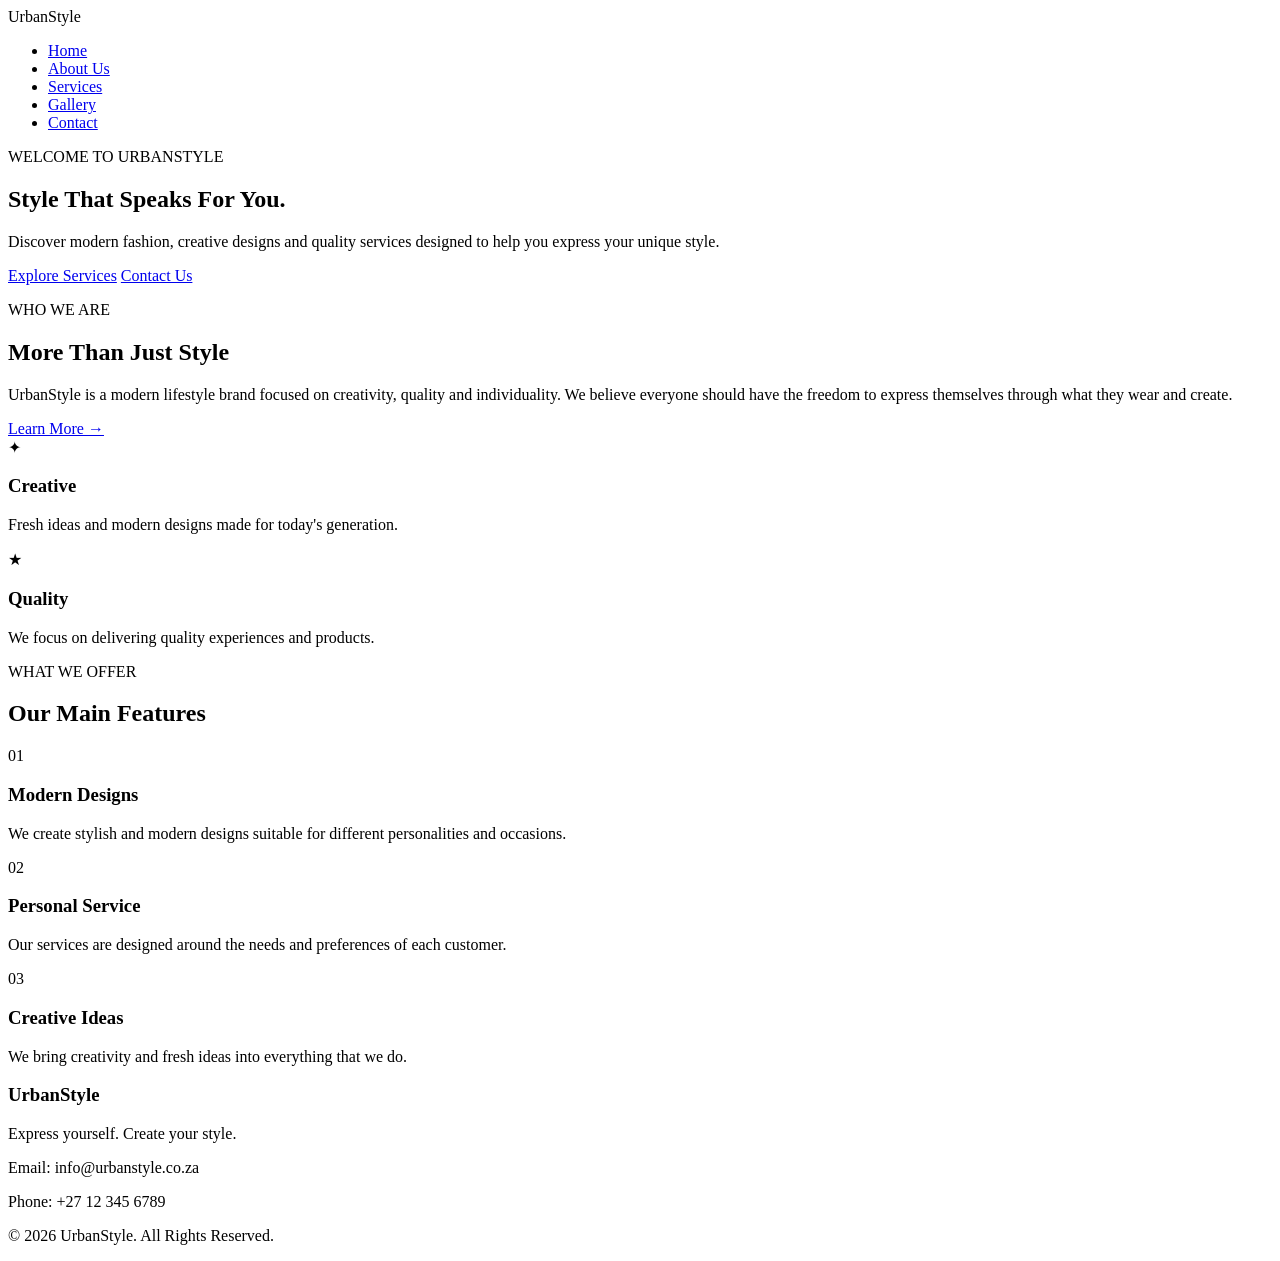
==== index.html @ 99cb696c "initial commit" ====
<!DOCTYPE html>
<html lang="en">
<head>
    <meta charset="UTF-8">
    <meta name="viewport" content="width=device-width, initial-scale=1.0">
    <title>Urban Style | Home</title>
    <link rel="stylesheet" href="style.css">
</head>

<body>

<header>
    <nav class="navbar">
        <div class="logo">Urban<span>Style</span></div>

        <ul class="nav-links">
            <li><a href="index.html" class="active">Home</a></li>
            <li><a href="about.html">About Us</a></li>
            <li><a href="services.html">Services</a></li>
            <li><a href="gallery.html">Gallery</a></li>
            <li><a href="contact.html">Contact</a></li>
        </ul>
    </nav>
</header>

<section class="hero">
    <div class="hero-content">
        <p class="small-title">WELCOME TO URBANSTYLE</p>
        <h1>Style That Speaks <span>For You.</span></h1>

        <p>
            Discover modern fashion, creative designs and quality services
            designed to help you express your unique style.
        </p>

        <div class="hero-buttons">
            <a href="services.html" class="btn">Explore Services</a>
            <a href="contact.html" class="btn btn-outline">Contact Us</a>
        </div>
    </div>
</section>

<section class="welcome">
    <div>
        <p class="section-label">WHO WE ARE</p>
        <h2>More Than Just <span>Style</span></h2>

        <p>
            UrbanStyle is a modern lifestyle brand focused on creativity,
            quality and individuality. We believe everyone should have the
            freedom to express themselves through what they wear and create.
        </p>

        <a href="about.html" class="text-link">Learn More →</a>
    </div>

    <div class="welcome-card">
        <div class="card-icon">✦</div>
        <h3>Creative</h3>
        <p>Fresh ideas and modern designs made for today's generation.</p>
    </div>

    <div class="welcome-card">
        <div class="card-icon">★</div>
        <h3>Quality</h3>
        <p>We focus on delivering quality experiences and products.</p>
    </div>
</section>

<section class="features">
    <p class="section-label">WHAT WE OFFER</p>
    <h2>Our Main <span>Features</span></h2>

    <div class="feature-grid">

        <div class="feature-card">
            <div class="feature-number">01</div>
            <h3>Modern Designs</h3>
            <p>
                We create stylish and modern designs suitable for different
                personalities and occasions.
            </p>
        </div>

        <div class="feature-card">
            <div class="feature-number">02</div>
            <h3>Personal Service</h3>
            <p>
                Our services are designed around the needs and preferences
                of each customer.
            </p>
        </div>

        <div class="feature-card">
            <div class="feature-number">03</div>
            <h3>Creative Ideas</h3>
            <p>
                We bring creativity and fresh ideas into everything that we do.
            </p>
        </div>

    </div>
</section>

<footer>
    <div class="footer-content">
        <div>
            <h3>Urban<span>Style</span></h3>
            <p>Express yourself. Create your style.</p>
        </div>

        <div>
            <p>Email: info@urbanstyle.co.za</p>
            <p>Phone: +27 12 345 6789</p>
        </div>
    </div>

    <div class="copyright">
        <p>&copy; 2026 UrbanStyle. All Rights Reserved.</p>
    </div>
</footer>

</body>
</html>
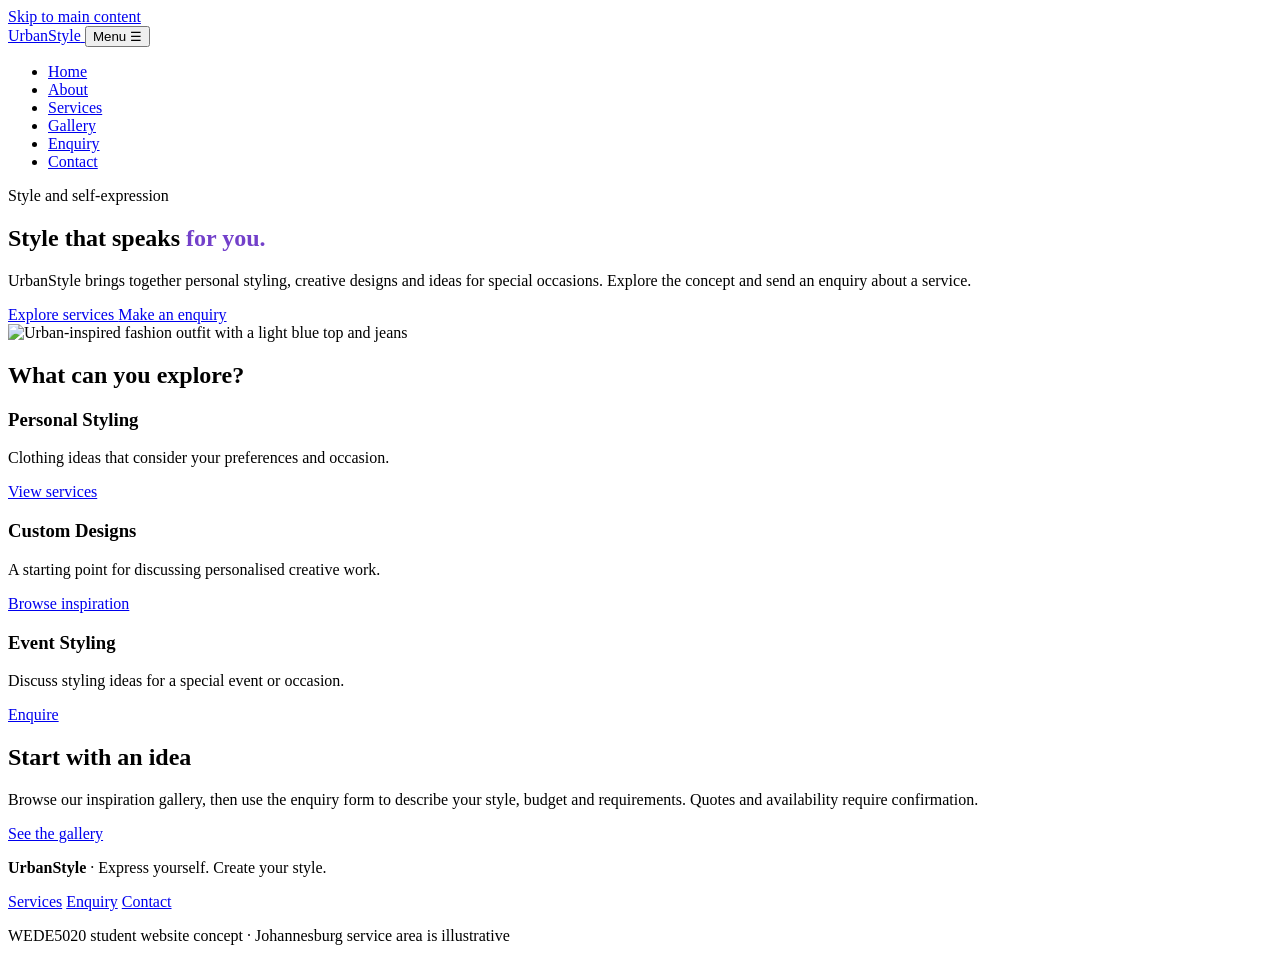
==== commit 3b0bd090: "Improve UrbanStyle layout and add Part 3 functionality" ====
--- a/index.html
+++ b/index.html
@@ -1,124 +1,148 @@
 <!DOCTYPE html>
-<html lang="en">
+<html lang="en-ZA">
 <head>
     <meta charset="UTF-8">
-    <meta name="viewport" content="width=device-width, initial-scale=1.0">
-    <title>Urban Style | Home</title>
-    <link rel="stylesheet" href="style.css">
+    <meta name="viewport" content="width=device-width, initial-scale=1">
+
+    <title>UrbanStyle | Fashion Styling and Creative Design</title>
+    <meta name="description"
+          content="Explore UrbanStyle fashion styling, custom design concepts and creative consultations in a student website project.">
+    <meta name="keywords"
+          content="urban style, personal styling, fashion design, creative services">
+    <meta name="robots" content="index,follow">
+
+    <link rel="stylesheet" href="CSS/style.css">
 </head>
 
 <body>
+    <a href="#main" class="skip">Skip to main content</a>
 
-<header>
-    <nav class="navbar">
-        <div class="logo">Urban<span>Style</span></div>
+    <header class="site-header">
+        <div class="nav-wrap">
+            <a class="logo" href="index.html">
+                Urban<span>Style</span>
+            </a>
 
-        <ul class="nav-links">
-            <li><a href="index.html" class="active">Home</a></li>
-            <li><a href="about.html">About Us</a></li>
-            <li><a href="services.html">Services</a></li>
-            <li><a href="gallery.html">Gallery</a></li>
-            <li><a href="contact.html">Contact</a></li>
-        </ul>
-    </nav>
-</header>
+            <button type="button" id="menu-button"
+                    class="menu-button" aria-controls="main-nav"
+                    aria-expanded="false">
+                Menu ☰
+            </button>
 
-<section class="hero">
-    <div class="hero-content">
-        <p class="small-title">WELCOME TO URBANSTYLE</p>
-        <h1>Style That Speaks <span>For You.</span></h1>
+            <nav class="nav" id="main-nav"
+                 aria-label="Main navigation">
+                <ul>
+                    <li><a href="index.html" aria-current="page">Home</a></li>
+                    <li><a href="about.html">About</a></li>
+                    <li><a href="services.html">Services</a></li>
+                    <li><a href="gallery.html">Gallery</a></li>
+                    <li><a href="enquiry.html">Enquiry</a></li>
+                    <li><a href="contact.html">Contact</a></li>
+                </ul>
+            </nav>
+        </div>
+    </header>
 
+    <main id="main">
+        <section class="hero reveal">
+            <div>
+                <p class="eyebrow">Style and self-expression</p>
+
+                <h1>
+                    Style that speaks
+                    <span style="color:#7340ca">for you.</span>
+                </h1>
+
+                <p class="lead">
+                    UrbanStyle brings together personal styling,
+                    creative designs and ideas for special occasions.
+                    Explore the concept and send an enquiry about
+                    a service.
+                </p>
+
+                <div class="actions">
+                    <a class="btn" href="services.html">
+                        Explore services
+                    </a>
+
+                    <a class="btn outline" href="enquiry.html">
+                        Make an enquiry
+                    </a>
+                </div>
+            </div>
+
+            <img src="Images/urban-fashion-outfit-01.jpg"
+                 alt="Urban-inspired fashion outfit with a light blue top and jeans"
+                 width="400" height="370">
+        </section>
+
+        <section class="section">
+            <div class="section-head">
+                <h2>What can you explore?</h2>
+            </div>
+
+            <div class="grid">
+                <article class="card reveal">
+                    <h3>Personal Styling</h3>
+                    <p>
+                        Clothing ideas that consider your preferences
+                        and occasion.
+                    </p>
+                    <a href="services.html">View services</a>
+                </article>
+
+                <article class="card reveal">
+                    <h3>Custom Designs</h3>
+                    <p>
+                        A starting point for discussing personalised
+                        creative work.
+                    </p>
+                    <a href="gallery.html">Browse inspiration</a>
+                </article>
+
+                <article class="card reveal">
+                    <h3>Event Styling</h3>
+                    <p>
+                        Discuss styling ideas for a special event
+                        or occasion.
+                    </p>
+                    <a href="enquiry.html">Enquire</a>
+                </article>
+            </div>
+        </section>
+
+        <section class="section panel reveal">
+            <h2>Start with an idea</h2>
+
+            <p>
+                Browse our inspiration gallery, then use the
+                enquiry form to describe your style, budget and
+                requirements. Quotes and availability require
+                confirmation.
+            </p>
+
+            <a class="btn" href="gallery.html">
+                See the gallery
+            </a>
+        </section>
+    </main>
+
+    <footer class="footer">
         <p>
-            Discover modern fashion, creative designs and quality services
-            designed to help you express your unique style.
+            <strong>UrbanStyle</strong> ·
+            Express yourself. Create your style.
         </p>
+        <p>
+            <a href="services.html">Services</a>
+            <a href="enquiry.html">Enquiry</a>
+            <a href="contact.html">Contact</a>
+        </p>
+        <p class="note">
+            WEDE5020 student website concept ·
+            Johannesburg service area is illustrative
+        </p>
+    </footer>
 
-        <div class="hero-buttons">
-            <a href="services.html" class="btn">Explore Services</a>
-            <a href="contact.html" class="btn btn-outline">Contact Us</a>
-        </div>
-    </div>
-</section>
-
-<section class="welcome">
-    <div>
-        <p class="section-label">WHO WE ARE</p>
-        <h2>More Than Just <span>Style</span></h2>
-
-        <p>
-            UrbanStyle is a modern lifestyle brand focused on creativity,
-            quality and individuality. We believe everyone should have the
-            freedom to express themselves through what they wear and create.
-        </p>
-
-        <a href="about.html" class="text-link">Learn More →</a>
-    </div>
-
-    <div class="welcome-card">
-        <div class="card-icon">✦</div>
-        <h3>Creative</h3>
-        <p>Fresh ideas and modern designs made for today's generation.</p>
-    </div>
-
-    <div class="welcome-card">
-        <div class="card-icon">★</div>
-        <h3>Quality</h3>
-        <p>We focus on delivering quality experiences and products.</p>
-    </div>
-</section>
-
-<section class="features">
-    <p class="section-label">WHAT WE OFFER</p>
-    <h2>Our Main <span>Features</span></h2>
-
-    <div class="feature-grid">
-
-        <div class="feature-card">
-            <div class="feature-number">01</div>
-            <h3>Modern Designs</h3>
-            <p>
-                We create stylish and modern designs suitable for different
-                personalities and occasions.
-            </p>
-        </div>
-
-        <div class="feature-card">
-            <div class="feature-number">02</div>
-            <h3>Personal Service</h3>
-            <p>
-                Our services are designed around the needs and preferences
-                of each customer.
-            </p>
-        </div>
-
-        <div class="feature-card">
-            <div class="feature-number">03</div>
-            <h3>Creative Ideas</h3>
-            <p>
-                We bring creativity and fresh ideas into everything that we do.
-            </p>
-        </div>
-
-    </div>
-</section>
-
-<footer>
-    <div class="footer-content">
-        <div>
-            <h3>Urban<span>Style</span></h3>
-            <p>Express yourself. Create your style.</p>
-        </div>
-
-        <div>
-            <p>Email: info@urbanstyle.co.za</p>
-            <p>Phone: +27 12 345 6789</p>
-        </div>
-    </div>
-
-    <div class="copyright">
-        <p>&copy; 2026 UrbanStyle. All Rights Reserved.</p>
-    </div>
-</footer>
-
+    <script defer src="JS/script.js"></script>
 </body>
-</html>+</html>
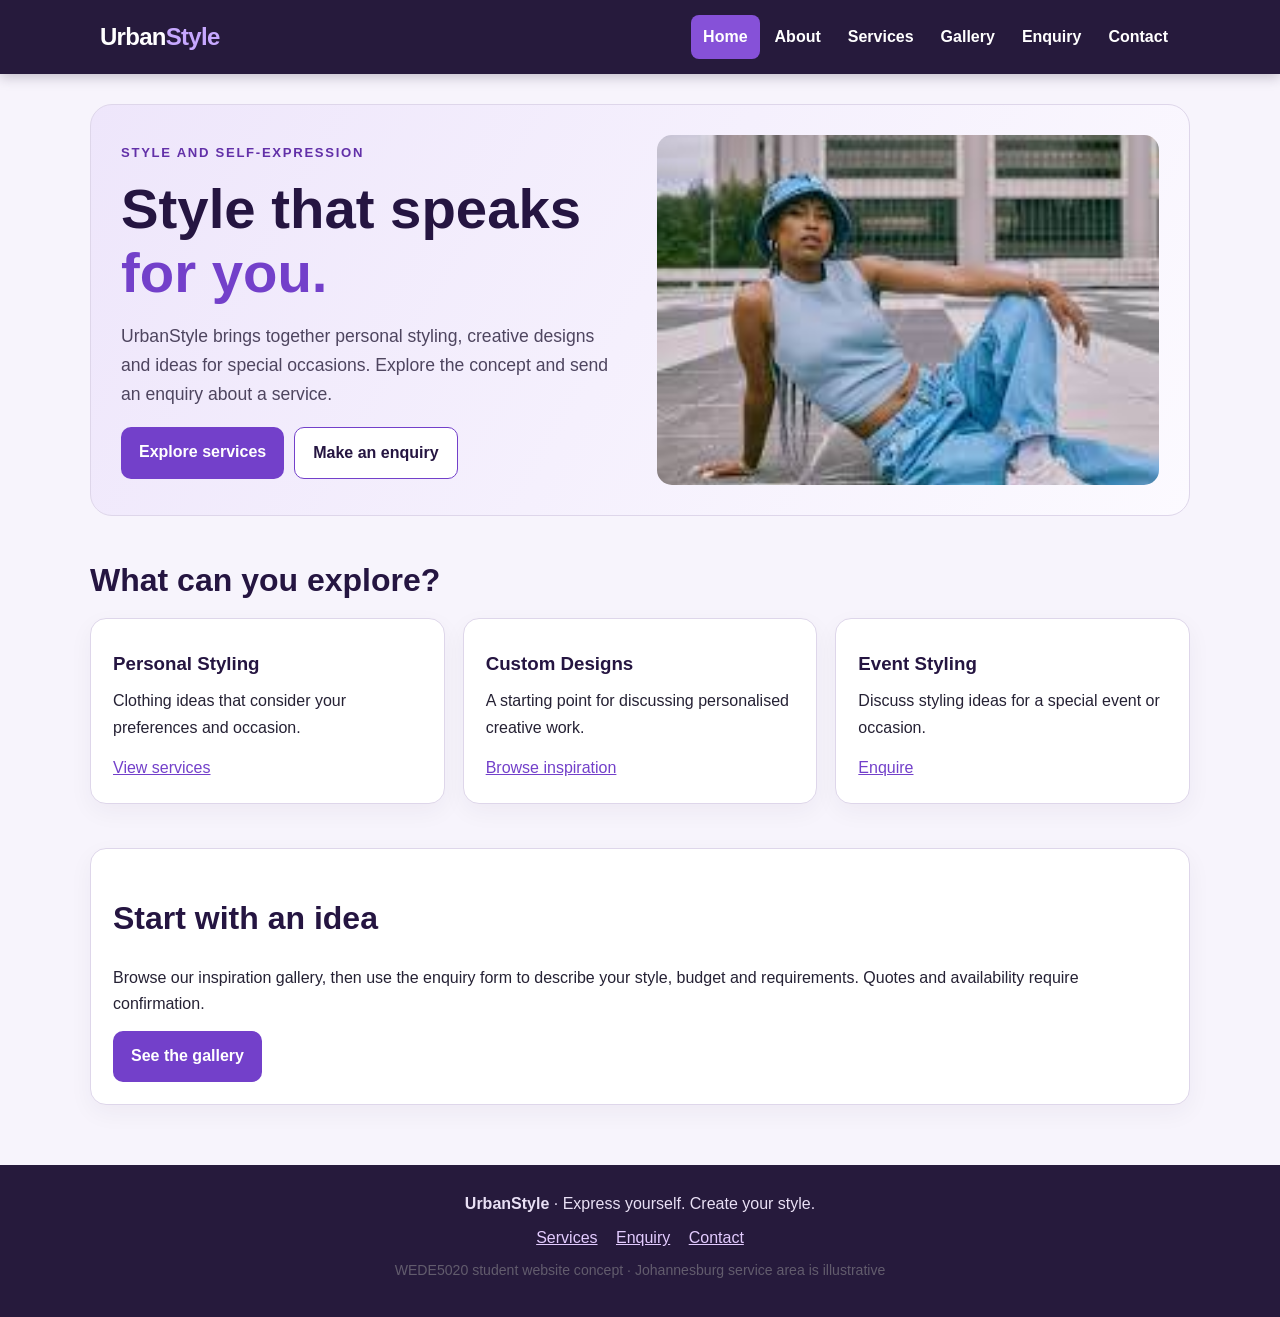
==== commit 380deddb: "Fix external CSS file location for all pages" ====
--- a/index.html
+++ b/index.html
@@ -71,7 +71,7 @@
                 </div>
             </div>
 
-            <img src="Images/urban-fashion-outfit-01.jpg"
+            <img src="Images\urban style 1.jpg"
                  alt="Urban-inspired fashion outfit with a light blue top and jeans"
                  width="400" height="370">
         </section>
--- a/CSS/style.css
+++ b/CSS/style.css
@@ -0,0 +1,646 @@
+/* UrbanStyle - WEDE5020 Part 3 */
+/* One external stylesheet for all pages */
+
+:root {
+    --purple: #7340ca;
+    --deep: #251541;
+    --light: #f7f4fc;
+    --ink: #252134;
+    --muted: #625c6d;
+    --line: #ded6ea;
+    --white: #fff;
+    --focus: #f2b544;
+}
+
+* {
+    box-sizing: border-box;
+}
+
+html {
+    scroll-behavior: smooth;
+}
+
+body {
+    margin: 0;
+    font-family: "Segoe UI", Arial, sans-serif;
+    color: var(--ink);
+    background: var(--light);
+    line-height: 1.65;
+}
+
+img {
+    display: block;
+    max-width: 100%;
+    height: auto;
+}
+
+a {
+    color: var(--purple);
+}
+
+button,
+input,
+select,
+textarea {
+    font: inherit;
+}
+
+button {
+    cursor: pointer;
+}
+
+button:disabled {
+    opacity: 0.6;
+    cursor: wait;
+}
+
+:focus-visible {
+    outline: 3px solid var(--focus);
+    outline-offset: 3px;
+}
+
+/* Navigation */
+
+.skip {
+    position: absolute;
+    top: -100px;
+    left: 12px;
+    padding: 10px;
+    background: white;
+    z-index: 50;
+}
+
+.skip:focus {
+    top: 8px;
+}
+
+.site-header {
+    background: #261a3c;
+    color: white;
+    position: sticky;
+    top: 0;
+    z-index: 30;
+    box-shadow: 0 3px 12px #241c3440;
+}
+
+.nav-wrap {
+    max-width: 1120px;
+    margin: auto;
+    padding: 15px 20px;
+    display: flex;
+    align-items: center;
+    justify-content: space-between;
+    gap: 18px;
+}
+
+.logo {
+    font-size: 1.5rem;
+    font-weight: 850;
+    color: white;
+    text-decoration: none;
+    letter-spacing: -0.03em;
+}
+
+.logo span,
+.accent {
+    color: #c7a8ff;
+}
+
+.nav ul {
+    display: flex;
+    list-style: none;
+    gap: 3px;
+    padding: 0;
+    margin: 0;
+    flex-wrap: wrap;
+}
+
+.nav a {
+    color: white;
+    text-decoration: none;
+    font-weight: 650;
+    display: block;
+    padding: 9px 12px;
+    border-radius: 8px;
+}
+
+.nav a:hover,
+.nav a[aria-current="page"] {
+    background: #8651d8;
+}
+
+.menu-button {
+    display: none;
+    background: #452a67;
+    color: white;
+    border: 1px solid #b491df;
+    border-radius: 9px;
+    padding: 8px 12px;
+}
+
+/* Layout and typography */
+
+main {
+    width: min(1100px, 92%);
+    margin: 30px auto 60px;
+    min-height: 60vh;
+}
+
+h1 {
+    font-size: clamp(2.1rem, 4.4vw, 3.7rem);
+    line-height: 1.12;
+    margin: 10px 0 18px;
+    color: var(--deep);
+}
+
+h2 {
+    font-size: clamp(1.4rem, 2.7vw, 2rem);
+    line-height: 1.25;
+    color: var(--deep);
+}
+
+h3 {
+    color: var(--deep);
+}
+
+p {
+    margin: 0 0 14px;
+}
+
+.lead {
+    font-size: 1.1rem;
+    color: #4e455f;
+}
+
+.muted,
+.note {
+    color: var(--muted);
+}
+
+.note {
+    font-size: 0.88rem;
+}
+
+.eyebrow {
+    text-transform: uppercase;
+    letter-spacing: 0.13em;
+    color: #6230a8;
+    font-weight: 800;
+    font-size: 0.82rem;
+}
+
+.section {
+    margin: 44px 0;
+}
+
+.page-intro {
+    padding: 16px 0 10px;
+}
+
+.page-intro p {
+    max-width: 730px;
+}
+
+.hero {
+    background: linear-gradient(
+        120deg,
+        #eee6fb,
+        #fcfaff
+    );
+    display: grid;
+    grid-template-columns: 1fr 1fr;
+    align-items: center;
+    gap: 34px;
+    padding: 30px;
+    border: 1px solid var(--line);
+    border-radius: 22px;
+}
+
+.hero img {
+    width: 100%;
+    height: 350px;
+    object-fit: cover;
+    border-radius: 15px;
+}
+
+.hero p {
+    max-width: 530px;
+}
+
+.grid {
+    display: grid;
+    grid-template-columns: repeat(3, minmax(0, 1fr));
+    gap: 18px;
+}
+
+.grid.two {
+    grid-template-columns: repeat(2, minmax(0, 1fr));
+}
+
+.panel,
+.card {
+    background: white;
+    border: 1px solid var(--line);
+    padding: 22px;
+    border-radius: 16px;
+    box-shadow: 0 8px 24px #2719410c;
+}
+
+.card h3 {
+    margin: 8px 0;
+}
+
+.card img {
+    width: 100%;
+    aspect-ratio: 4 / 3;
+    object-fit: cover;
+    border-radius: 12px;
+    margin-bottom: 14px;
+}
+
+/* Buttons */
+
+.btn {
+    display: inline-block;
+    background: var(--purple);
+    color: white;
+    text-decoration: none;
+    font-weight: 750;
+    border: 0;
+    border-radius: 10px;
+    padding: 12px 18px;
+    transition: transform 0.2s, background 0.2s;
+}
+
+.btn:hover {
+    background: #592bb1;
+    color: white;
+    transform: translateY(-2px);
+}
+
+.btn.outline {
+    background: white;
+    color: var(--deep);
+    border: 1px solid var(--purple);
+}
+
+.btn.outline:hover {
+    background: #f0e9fb;
+}
+
+.actions {
+    display: flex;
+    gap: 10px;
+    flex-wrap: wrap;
+    margin-top: 18px;
+}
+
+.section-head {
+    display: flex;
+    justify-content: space-between;
+    align-items: end;
+    gap: 12px;
+    flex-wrap: wrap;
+    margin-bottom: 18px;
+}
+
+.section-head h2 {
+    margin: 0;
+}
+
+/* Search and dynamic service cards */
+
+.controls {
+    display: flex;
+    flex-wrap: wrap;
+    gap: 14px;
+    padding: 18px;
+    background: white;
+    border: 1px solid var(--line);
+    border-radius: 15px;
+    margin-bottom: 16px;
+}
+
+.control {
+    flex: 1 1 180px;
+}
+
+.control label,
+.field label {
+    display: block;
+    font-weight: 700;
+    margin-bottom: 5px;
+}
+
+input,
+select,
+textarea {
+    width: 100%;
+    padding: 11px 12px;
+    border: 1px solid #9890a5;
+    border-radius: 9px;
+    color: var(--ink);
+    background: white;
+}
+
+input:focus,
+select:focus,
+textarea:focus {
+    border-color: var(--purple);
+}
+
+textarea {
+    resize: vertical;
+}
+
+.search-status {
+    margin-bottom: 12px;
+    color: var(--muted);
+}
+
+.service-card {
+    display: flex;
+    flex-direction: column;
+    gap: 8px;
+}
+
+.service-card .btn {
+    margin-top: auto;
+    align-self: start;
+}
+
+/* Forms and validation */
+
+.form {
+    display: grid;
+    gap: 15px;
+}
+
+.field-error {
+    display: block;
+    min-height: 1em;
+    color: #b71c38;
+    font-size: 0.9rem;
+}
+
+.form-status {
+    min-height: 20px;
+    font-weight: 700;
+}
+
+.form-status.error {
+    color: #a51437;
+}
+
+.form-status.success {
+    color: #14633c;
+}
+
+[aria-invalid="true"] {
+    border: 2px solid #bd2450;
+}
+
+.checkbox-label {
+    display: flex;
+    gap: 10px;
+    align-items: flex-start;
+}
+
+.checkbox-label input {
+    width: auto;
+    margin-top: 7px;
+}
+
+.summary {
+    background: #f1eafd;
+    border: 1px solid #cdb8f0;
+    padding: 16px;
+    border-radius: 12px;
+}
+
+.summary strong {
+    color: #4d1c9b;
+}
+
+/* Gallery */
+
+.gallery-btn {
+    background: white;
+    border: 1px solid var(--line);
+    padding: 12px;
+    border-radius: 15px;
+    width: 100%;
+    text-align: left;
+    color: var(--ink);
+}
+
+.gallery-btn:hover {
+    border-color: #8350cf;
+    transform: translateY(-3px);
+}
+
+.gallery-btn img {
+    width: 100%;
+    aspect-ratio: 4 / 3;
+    object-fit: cover;
+    border-radius: 10px;
+}
+
+.gallery-btn strong {
+    display: block;
+    margin-top: 8px;
+}
+
+dialog.lightbox {
+    border: 0;
+    background: #1c1528;
+    color: white;
+    border-radius: 16px;
+    padding: 18px;
+    width: min(750px, 94vw);
+    max-height: 92vh;
+}
+
+dialog::backdrop {
+    background: #09060cdb;
+}
+
+.lightbox img {
+    max-height: 64vh;
+    max-width: 100%;
+    width: auto;
+    margin: 0 auto;
+    border-radius: 9px;
+}
+
+.lightbox p {
+    text-align: center;
+    margin-top: 12px;
+}
+
+.close {
+    display: block;
+    margin: 0 0 10px auto;
+    padding: 8px 12px;
+    border-radius: 8px;
+    border: 1px solid white;
+    background: #3b2854;
+    color: white;
+}
+
+/* About, map and contact */
+
+.contact-layout {
+    display: grid;
+    grid-template-columns: 0.85fr 1.15fr;
+    gap: 20px;
+}
+
+.faq details {
+    background: white;
+    padding: 17px 19px;
+    border: 1px solid var(--line);
+    border-radius: 12px;
+    margin-bottom: 10px;
+}
+
+.faq summary {
+    cursor: pointer;
+    font-weight: 750;
+}
+
+.faq p {
+    margin: 10px 0 0;
+}
+
+.map {
+    height: 320px;
+    border: 1px solid var(--line);
+    border-radius: 13px;
+    background: #ded3eb;
+}
+
+.map.no-map {
+    display: grid;
+    place-content: center;
+    padding: 18px;
+    text-align: center;
+}
+
+.footer {
+    background: #261a3c;
+    color: #e9e0f5;
+    padding: 26px 20px;
+    text-align: center;
+}
+
+.footer a {
+    color: #e3cbff;
+    margin: 0 7px;
+}
+
+.footer p {
+    margin: 0 0 8px;
+}
+
+.hide {
+    display: none !important;
+}
+
+/* JavaScript scroll animations */
+
+.js-ready .reveal {
+    opacity: 0;
+    transform: translateY(14px);
+    transition: opacity 0.6s, transform 0.6s;
+}
+
+.js-ready .reveal.visible {
+    opacity: 1;
+    transform: none;
+}
+
+/* Tablet */
+
+@media (max-width: 850px) {
+    .grid {
+        grid-template-columns: repeat(2, minmax(0, 1fr));
+    }
+
+    .contact-layout {
+        grid-template-columns: 1fr;
+    }
+
+    .hero {
+        grid-template-columns: 1fr;
+    }
+
+    .hero img {
+        height: 260px;
+    }
+}
+
+/* Mobile */
+
+@media (max-width: 650px) {
+    .nav-wrap {
+        flex-wrap: wrap;
+    }
+
+    .menu-button {
+        display: block;
+    }
+
+    .nav {
+        display: none;
+        width: 100%;
+    }
+
+    .nav.open {
+        display: block;
+    }
+
+    .nav ul {
+        display: grid;
+    }
+
+    .nav a {
+        padding: 12px;
+    }
+
+    .grid,
+    .grid.two {
+        grid-template-columns: 1fr;
+    }
+
+    .hero {
+        padding: 20px;
+    }
+
+    .card,
+    .panel {
+        padding: 18px;
+    }
+
+    main {
+        margin-top: 18px;
+    }
+}
+
+@media (prefers-reduced-motion: reduce) {
+    html {
+        scroll-behavior: auto;
+    }
+
+    *,
+    *::before,
+    *::after {
+        transition: none !important;
+        animation: none !important;
+    }
+
+    .js-ready .reveal {
+        opacity: 1;
+        transform: none;
+    }
+}
